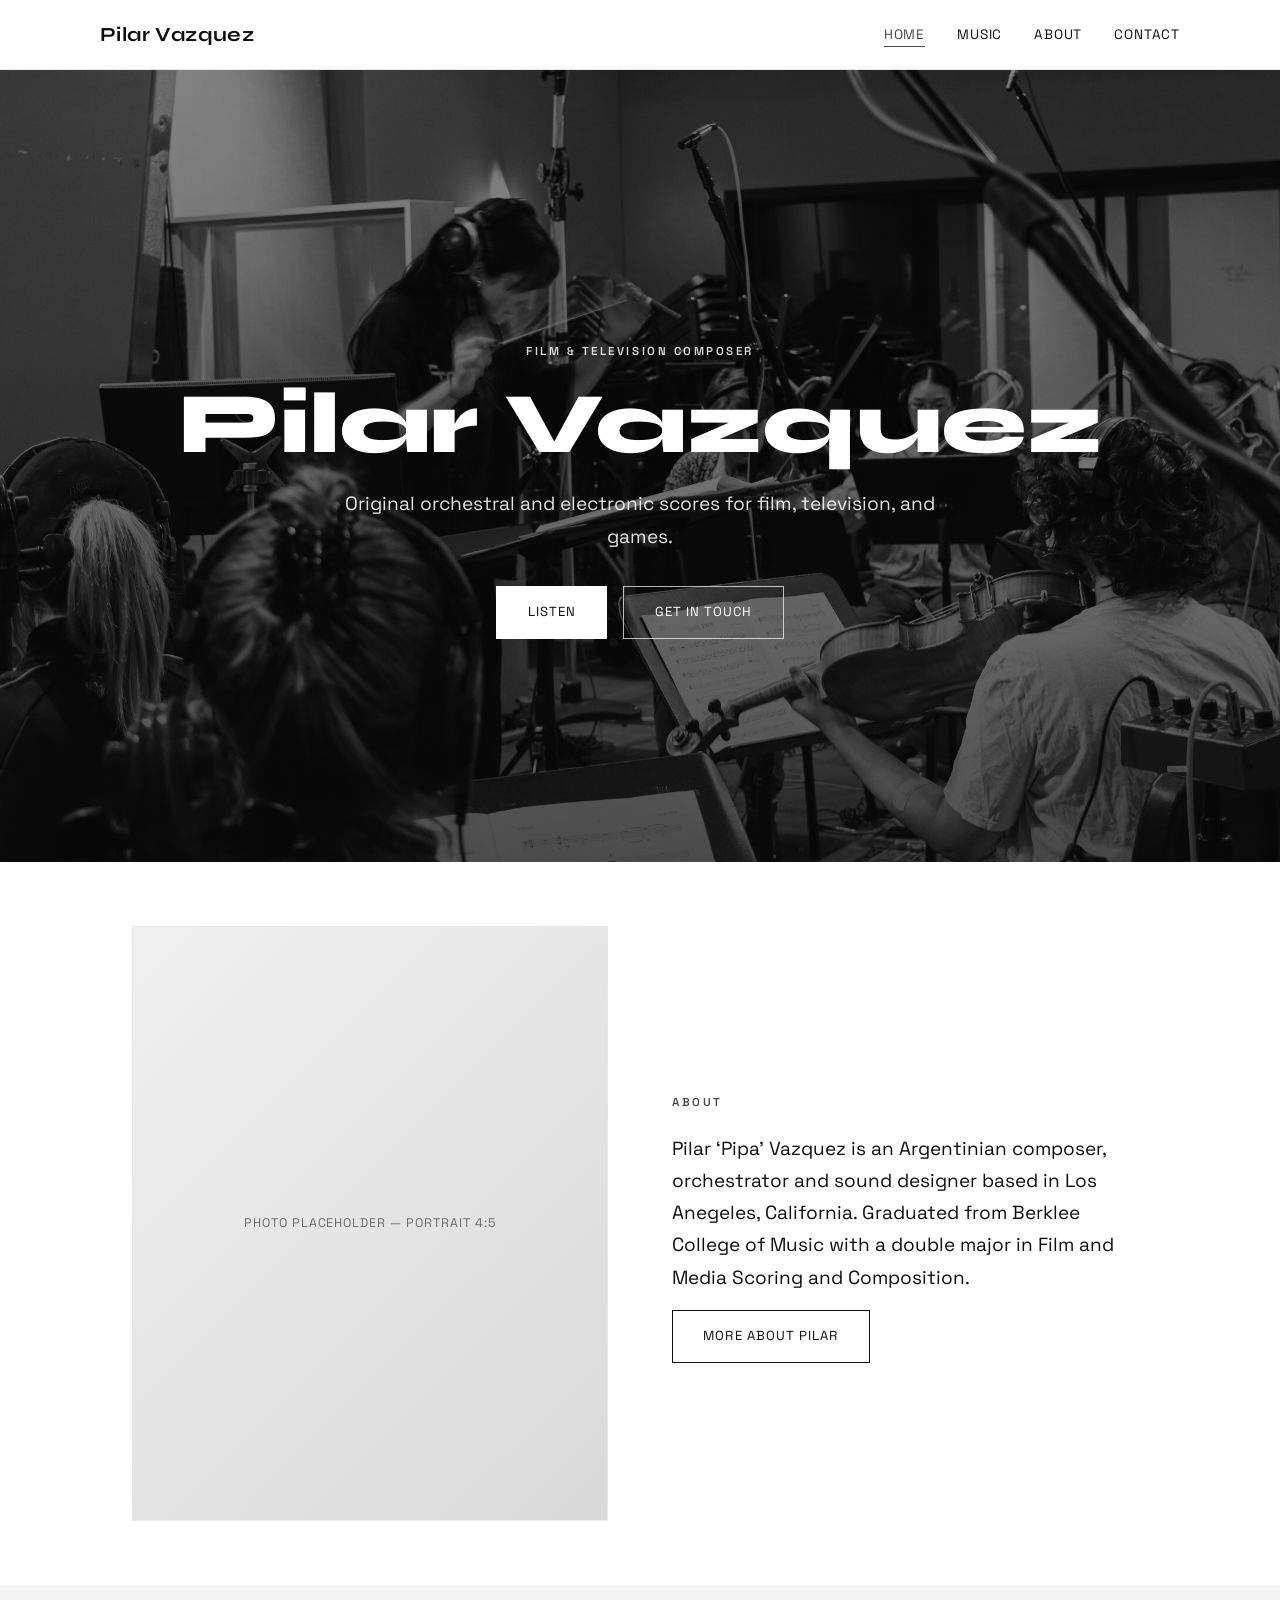
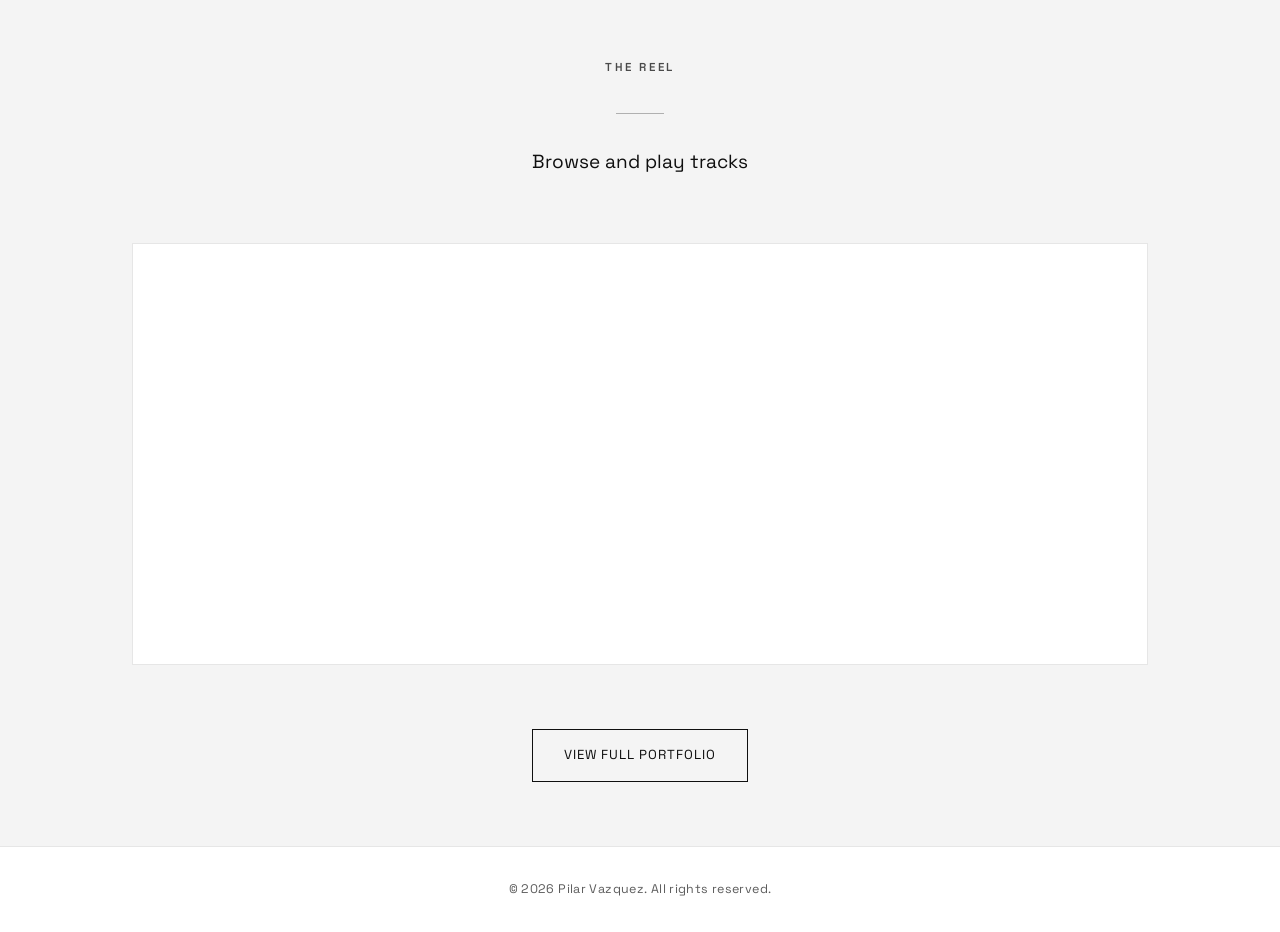
==== index.html @ 9c4dad96 "Initial commit: Pilar Vazquez portfolio website" ====
<!DOCTYPE html>
<html lang="en">
<head>
  <meta charset="UTF-8" />
  <meta name="viewport" content="width=device-width, initial-scale=1.0" />
  <title>Pilar Vazquez — Film Composer</title>
  <meta name="description" content="Pilar Vazquez is a film composer creating original scores for film, television, and games." />
  <link rel="preconnect" href="https://fonts.googleapis.com" />
  <link href="https://fonts.googleapis.com/css2?family=Syne:wght@600;700;800&family=Space+Grotesk:wght@400;500;600&display=swap" rel="stylesheet" />
  <link rel="stylesheet" href="css/style.css" />
</head>
<body>

  <header class="site-header">
    <div class="container nav">
      <a href="index.html" class="nav-brand">Pilar Vazquez</a>
      <button class="nav-toggle" aria-label="Toggle navigation">
        <span></span><span></span><span></span>
      </button>
      <ul class="nav-links">
        <li><a href="index.html" class="active">Home</a></li>
        <li><a href="music.html">Music</a></li>
        <li><a href="about.html">About</a></li>
        <li><a href="contact.html">Contact</a></li>
      </ul>
    </div>
  </header>

  <main>

    <!-- Hero: name front and center, over a full-bleed photo -->
    <section class="hero hero-photo" style="background-image: url('images/hero-recording-session.jpg');">
      <div class="container">
        <span class="eyebrow">Film &amp; Television Composer</span>
        <h1>Pilar Vazquez</h1>
        <p class="lede">
          Original orchestral and electronic scores for film, television, and games.
          <em></em>
        </p>
        <div class="hero-actions">
          <a href="#reel" class="btn btn-primary">Listen</a>
          <a href="contact.html" class="btn btn-ghost">Get in Touch</a>
        </div>
      </div>
    </section>

    <!-- Photo + short intro -->
    <section>
      <div class="container home-photo-grid">
        <div class="photo-frame">Photo Placeholder — Portrait 4:5</div>
        <div>
          <span class="eyebrow">About</span>
          <h2></h2>
          <p>
            <em></em>
            Pilar ‘Pipa’ Vazquez is an Argentinian composer, orchestrator and sound designer 
            based in Los Anegeles, California. Graduated from Berklee College of Music with 
            a double major in Film and Media Scoring and Composition. 
          </p>
          <a href="about.html" class="btn btn-ghost">More About Pilar</a>
        </div>
      </div>
    </section>


    <!-- Reel: ReelCrafter embedded player -->
    <section id="reel" class="section-alt">
      <div class="container">
        <div class="section-head">
          <span class="eyebrow">The Reel</span>
          <h2></h2>
          <div class="divider"></div>
          <p>Browse and play tracks</p>
        </div>

        <div class="reelcrafter-embed">
          <iframe src="https://play.reelcrafter.com/embed/a6b25053-8785-4d7c-b4b8-13a3151cb719"
            width="100%" height="420" frameborder="0" scrolling="no"
            allow="autoplay; encrypted-media" allowfullscreen
            title="Pilar Vazquez — ReelCrafter Reel"></iframe>
        </div>

        <div style="text-align:center; margin-top: var(--space-lg);">
          <a href="music.html" class="btn btn-ghost">View Full Portfolio</a>
        </div>
      </div>
    </section>

  </main>

  <footer class="site-footer">
    <div class="container">
      &copy; 2026 Pilar Vazquez. All rights reserved. <em></em>
    </div>
  </footer>

  <script src="js/main.js"></script>
</body>
</html>
---- css/style.css ----
/* ==========================================================================
   Pilar Vazquez — Film Composer Portfolio — White / Black Theme
   Swap the CSS variables below to re-skin the entire site.

   Font note: Pilar's original reference (Balimo) is a personal-use-only
   font, not licensed for a public/commercial site. Syne is used here as a
   free, open-license (SIL OFL) stand-in with a similar geometric/Bauhaus
   feel for the name and headings. Swap --font-display below if a licensed
   copy of Balimo is purchased and self-hosted instead.
   ========================================================================== */

:root {
  --color-bg: #ffffff;
  --color-bg-alt: #f4f4f4;
  --color-ink: #0f0f0f;
  --color-ink-soft: #5c5c5c;
  --color-accent: #4a4a4a;
  --color-accent-soft: #b0b0b0;
  --color-line: #e6e6e6;

  --font-display: 'Syne', 'Arial Black', sans-serif;
  --font-body: 'Space Grotesk', -apple-system, BlinkMacSystemFont, serif;
  --font-ui: 'Space Grotesk', -apple-system, BlinkMacSystemFont, sans-serif;

  --max-width: 1080px;
  --space-xs: 0.5rem;
  --space-sm: 1rem;
  --space-md: 2rem;
  --space-lg: 4rem;
  --space-xl: 7rem;
}

* {
  box-sizing: border-box;
}

html {
  scroll-behavior: smooth;
}

body {
  margin: 0;
  background: var(--color-bg);
  color: var(--color-ink);
  font-family: var(--font-body);
  font-size: 19px;
  line-height: 1.7;
  -webkit-font-smoothing: antialiased;
}

img {
  max-width: 100%;
  display: block;
}

a {
  color: inherit;
  text-decoration: none;
}

h1, h2, h3, h4 {
  font-family: var(--font-display);
  font-weight: 700;
  line-height: 1.1;
  margin: 0 0 var(--space-sm);
  letter-spacing: -0.01em;
}

h1 { font-size: clamp(2.6rem, 7vw, 5.4rem); font-weight: 800; }
h2 { font-size: clamp(1.8rem, 3vw, 2.6rem); }
h3 { font-size: 1.4rem; }

p { margin: 0 0 var(--space-sm); }

.container {
  max-width: var(--max-width);
  margin: 0 auto;
  padding: 0 var(--space-md);
}

.eyebrow {
  font-family: var(--font-ui);
  text-transform: uppercase;
  letter-spacing: 0.22em;
  font-size: 0.72rem;
  color: var(--color-accent);
  font-weight: 600;
}

/* ---------- Header / Nav ---------- */

.site-header {
  position: sticky;
  top: 0;
  z-index: 50;
  background: rgba(255, 255, 255, 0.92);
  backdrop-filter: blur(6px);
  border-bottom: 1px solid var(--color-line);
}

.nav {
  display: flex;
  align-items: center;
  justify-content: space-between;
  padding: 1.1rem 0;
}

.nav-brand {
  font-family: var(--font-display);
  font-weight: 700;
  font-size: 1.25rem;
  letter-spacing: 0.02em;
}

.nav-links {
  display: flex;
  gap: var(--space-md);
  list-style: none;
  margin: 0;
  padding: 0;
  font-family: var(--font-ui);
  font-size: 0.85rem;
  letter-spacing: 0.06em;
  text-transform: uppercase;
}

.nav-links a {
  position: relative;
  padding-bottom: 4px;
  transition: color 0.2s ease;
}

.nav-links a::after {
  content: "";
  position: absolute;
  left: 0;
  bottom: 0;
  width: 0;
  height: 1px;
  background: var(--color-accent);
  transition: width 0.25s ease;
}

.nav-links a:hover::after,
.nav-links a.active::after {
  width: 100%;
}

.nav-links a.active {
  color: var(--color-accent);
}

.nav-toggle {
  display: none;
  flex-direction: column;
  gap: 5px;
  background: none;
  border: none;
  cursor: pointer;
  padding: 4px;
}

.nav-toggle span {
  width: 24px;
  height: 1px;
  background: var(--color-ink);
}

/* ---------- Hero ---------- */

.hero {
  padding: var(--space-xl) 0 var(--space-lg);
  text-align: center;
}

.hero .eyebrow {
  display: block;
  margin-bottom: var(--space-sm);
}

.hero p.lede {
  max-width: 640px;
  margin: var(--space-sm) auto var(--space-md);
  font-size: 1.2rem;
  color: var(--color-ink-soft);
}

.hero-actions {
  display: flex;
  gap: var(--space-sm);
  justify-content: center;
  flex-wrap: wrap;
}

/* ---------- Hero with photo background ---------- */
/* Add class="hero-photo" and inline style="background-image:url(...)" to
   .hero to show a full-bleed photo behind the name, name/copy switch to
   white with a dark scrim underneath for legibility. */

.hero.hero-photo {
  position: relative;
  min-height: 88vh;
  display: flex;
  align-items: center;
  background-size: cover;
  background-position: center;
  background-repeat: no-repeat;
  color: #ffffff;
  overflow: hidden;
}

.hero.hero-photo::before {
  content: "";
  position: absolute;
  inset: 0;
  background: linear-gradient(180deg, rgba(10, 10, 10, 0.5) 0%, rgba(10, 10, 10, 0.58) 55%, rgba(10, 10, 10, 0.72) 100%);
  z-index: 0;
}

.hero.hero-photo .container {
  position: relative;
  z-index: 1;
  width: 100%;
}

.hero.hero-photo .eyebrow {
  color: rgba(255, 255, 255, 0.85);
}

.hero.hero-photo h1 {
  color: #ffffff;
}

.hero.hero-photo p.lede {
  color: rgba(255, 255, 255, 0.88);
}

.hero.hero-photo .btn-primary {
  background: #ffffff;
  color: #0f0f0f;
  border-color: #ffffff;
}

.hero.hero-photo .btn-primary:hover {
  background: transparent;
  color: #ffffff;
  border-color: #ffffff;
}

.hero.hero-photo .btn-ghost {
  color: #ffffff;
  border-color: rgba(255, 255, 255, 0.7);
}

.hero.hero-photo .btn-ghost:hover {
  background: rgba(255, 255, 255, 0.1);
  border-color: #ffffff;
  color: #ffffff;
}

@media (max-width: 720px) {
  .hero.hero-photo {
    min-height: 70vh;
  }
}

/* ---------- Buttons ---------- */

.btn {
  display: inline-block;
  font-family: var(--font-ui);
  font-size: 0.82rem;
  letter-spacing: 0.08em;
  text-transform: uppercase;
  padding: 0.9rem 1.9rem;
  border: 1px solid var(--color-ink);
  transition: background 0.2s ease, color 0.2s ease, border-color 0.2s ease;
}

.btn-primary {
  background: var(--color-ink);
  color: var(--color-bg);
}

.btn-primary:hover {
  background: var(--color-accent);
  border-color: var(--color-accent);
}

.btn-ghost {
  background: transparent;
  color: var(--color-ink);
}

.btn-ghost:hover {
  border-color: var(--color-accent);
  color: var(--color-accent);
}

/* ---------- Sections ---------- */

section {
  padding: var(--space-lg) 0;
}

.section-alt {
  background: var(--color-bg-alt);
}

.section-head {
  text-align: center;
  max-width: 620px;
  margin: 0 auto var(--space-lg);
}

.divider {
  width: 48px;
  height: 1px;
  background: var(--color-accent-soft);
  margin: var(--space-md) auto;
}

/* ---------- Media placeholder blocks ---------- */

.media-frame {
  position: relative;
  width: 100%;
  aspect-ratio: 16 / 9;
  background: linear-gradient(135deg, #2a2a2a, #0f0f0f);
  color: #cfcfcf;
  display: flex;
  align-items: center;
  justify-content: center;
  font-family: var(--font-ui);
  font-size: 0.78rem;
  letter-spacing: 0.08em;
  text-transform: uppercase;
  border: 1px solid var(--color-line);
}

.media-frame.has-video {
  border: 0;
  padding: 0;
  background: #000;
}

.media-frame.has-video iframe {
  position: absolute;
  inset: 0;
  width: 100%;
  height: 100%;
  border: 0;
  display: block;
}
.reelcrafter-embed {
  width: 100%;
  border: 1px solid var(--color-line);
  background: var(--color-bg);
  overflow: hidden;
}

.reelcrafter-embed iframe {
  width: 100%;
  height: 420px;
  border: 0;
  display: block;
}


.media-frame.audio {
  aspect-ratio: auto;
  height: 90px;
  background: var(--color-bg-alt);
  color: var(--color-ink-soft);
  border: 1px dashed var(--color-accent-soft);
}

.avatar-frame {
  width: 220px;
  height: 220px;
  border-radius: 50%;
  background: linear-gradient(135deg, #ececec, #d4d4d4);
  display: flex;
  align-items: center;
  justify-content: center;
  color: #6b6b6b;
  font-family: var(--font-ui);
  font-size: 0.72rem;
  letter-spacing: 0.08em;
  text-transform: uppercase;
  margin: 0 auto;
}

.avatar-frame.large {
  width: 320px;
  height: 320px;
}

/* ---------- Home: photo + intro ---------- */

.home-photo-grid {
  display: grid;
  grid-template-columns: 1fr 1fr;
  gap: var(--space-lg);
  align-items: center;
}

@media (max-width: 760px) {
  .home-photo-grid {
    grid-template-columns: 1fr;
    text-align: center;
  }
}

.photo-frame {
  width: 100%;
  aspect-ratio: 4 / 5;
  background: linear-gradient(135deg, #f0f0f0, #d9d9d9);
  border: 1px solid var(--color-line);
  display: flex;
  align-items: center;
  justify-content: center;
  color: #6b6b6b;
  font-family: var(--font-ui);
  font-size: 0.78rem;
  letter-spacing: 0.08em;
  text-transform: uppercase;
}

/* ---------- Playlist / audio player ---------- */

.playlist {
  display: flex;
  flex-direction: column;
  border-top: 1px solid var(--color-line);
}

.track {
  display: grid;
  grid-template-columns: auto 1fr auto;
  align-items: center;
  gap: var(--space-sm);
  padding: 1.1rem 0.25rem;
  border-bottom: 1px solid var(--color-line);
  transition: background 0.2s ease;
}

.track:hover {
  background: var(--color-bg-alt);
}

.track-play {
  width: 42px;
  height: 42px;
  min-width: 42px;
  border-radius: 50%;
  border: 1px solid var(--color-ink);
  background: transparent;
  cursor: pointer;
  display: flex;
  align-items: center;
  justify-content: center;
  transition: background 0.2s ease, color 0.2s ease;
  position: relative;
}

.track-play:hover {
  background: var(--color-ink);
}

.track-play .icon-play,
.track-play .icon-pause {
  position: relative;
}

.track-play .icon-play {
  width: 0;
  height: 0;
  border-top: 6px solid transparent;
  border-bottom: 6px solid transparent;
  border-left: 10px solid var(--color-ink);
  margin-left: 3px;
}

.track-play:hover .icon-play {
  border-left-color: var(--color-bg);
}

.track-play .icon-pause {
  display: none;
  width: 10px;
  height: 11px;
}

.track-play .icon-pause::before,
.track-play .icon-pause::after {
  content: "";
  position: absolute;
  top: 0;
  width: 3px;
  height: 11px;
  background: var(--color-ink);
}

.track-play:hover .icon-pause::before,
.track-play:hover .icon-pause::after {
  background: var(--color-bg);
}

.track-play .icon-pause::before { left: 0; }
.track-play .icon-pause::after { right: 0; }

.track.is-playing .track-play .icon-play {
  display: none;
}

.track.is-playing .track-play .icon-pause {
  display: block;
}

.track.is-playing .track-play {
  background: var(--color-ink);
}

.track.is-playing .track-play .icon-pause::before,
.track.is-playing .track-play .icon-pause::after {
  background: var(--color-bg);
}

.track-info {
  min-width: 0;
}

.track-title {
  font-family: var(--font-ui);
  font-weight: 500;
  font-size: 1.02rem;
  margin-bottom: 0.5rem;
}

.track-progress-bar {
  position: relative;
  height: 2px;
  background: var(--color-line);
  cursor: pointer;
}

.track-progress-fill {
  position: absolute;
  top: 0;
  left: 0;
  height: 100%;
  width: 0%;
  background: var(--color-ink);
  transition: width 0.1s linear;
}

.track-time {
  font-family: var(--font-ui);
  font-size: 0.82rem;
  color: var(--color-ink-soft);
  min-width: 70px;
  text-align: right;
  white-space: nowrap;
}

/* ---------- Grid / Cards ---------- */

.grid {
  display: grid;
  grid-template-columns: repeat(auto-fit, minmax(280px, 1fr));
  gap: var(--space-md);
}

.card {
  background: var(--color-bg);
  border: 1px solid var(--color-line);
  padding: var(--space-sm);
  transition: transform 0.25s ease, box-shadow 0.25s ease;
}

.card:hover {
  transform: translateY(-4px);
  box-shadow: 0 18px 30px -22px rgba(30, 28, 26, 0.35);
}

.card-body {
  padding: var(--space-sm) 0.25rem 0.25rem;
}

.card-meta {
  font-family: var(--font-ui);
  font-size: 0.75rem;
  letter-spacing: 0.05em;
  text-transform: uppercase;
  color: var(--color-accent);
  margin-bottom: 0.35rem;
}

/* ---------- About page specifics ---------- */

.about-grid {
  display: grid;
  grid-template-columns: 260px 1fr;
  gap: var(--space-lg);
  align-items: start;
}

@media (max-width: 760px) {
  .about-grid {
    grid-template-columns: 1fr;
    text-align: center;
  }
}

.fact-list {
  list-style: none;
  margin: var(--space-sm) 0 0;
  padding: 0;
  font-family: var(--font-ui);
  font-size: 0.95rem;
}

.fact-list li {
  display: flex;
  justify-content: space-between;
  padding: 0.6rem 0;
  border-bottom: 1px solid var(--color-line);
}

.fact-list span:first-child {
  color: var(--color-ink-soft);
}

/* ---------- Contact ---------- */

.contact-grid {
  display: grid;
  grid-template-columns: 1fr 1fr;
  gap: var(--space-lg);
}

@media (max-width: 760px) {
  .contact-grid {
    grid-template-columns: 1fr;
  }
}

form {
  display: flex;
  flex-direction: column;
  gap: var(--space-sm);
}

label {
  font-family: var(--font-ui);
  font-size: 0.78rem;
  text-transform: uppercase;
  letter-spacing: 0.08em;
  color: var(--color-ink-soft);
  margin-bottom: 0.35rem;
  display: block;
}

input, textarea {
  width: 100%;
  padding: 0.8rem;
  font-family: var(--font-body);
  font-size: 1rem;
  background: var(--color-bg);
  border: 1px solid var(--color-line);
  color: var(--color-ink);
}

input:focus, textarea:focus {
  outline: none;
  border-color: var(--color-accent);
}

textarea {
  min-height: 140px;
  resize: vertical;
}

.social-links {
  display: flex;
  gap: var(--space-sm);
  flex-wrap: wrap;
  font-family: var(--font-ui);
  font-size: 0.85rem;
  text-transform: uppercase;
  letter-spacing: 0.06em;
}

.social-links a {
  border-bottom: 1px solid var(--color-line);
  padding-bottom: 2px;
}

.social-links a:hover {
  border-color: var(--color-accent);
  color: var(--color-accent);
}

.form-note {
  font-family: var(--font-ui);
  font-size: 0.82rem;
  color: var(--color-ink-soft);
  background: var(--color-bg-alt);
  border-left: 2px solid var(--color-accent-soft);
  padding: 0.9rem 1rem;
  margin-top: var(--space-sm);
}

/* ---------- Footer ---------- */

.site-footer {
  border-top: 1px solid var(--color-line);
  padding: var(--space-md) 0;
  text-align: center;
  font-family: var(--font-ui);
  font-size: 0.78rem;
  color: var(--color-ink-soft);
  letter-spacing: 0.03em;
}

/* ---------- Responsive nav ---------- */

@media (max-width: 720px) {
  .nav-toggle {
    display: flex;
  }

  .nav-links {
    position: absolute;
    top: 100%;
    left: 0;
    right: 0;
    background: var(--color-bg);
    flex-direction: column;
    gap: 0;
    border-bottom: 1px solid var(--color-line);
    display: none;
  }

  .nav-links.open {
    display: flex;
  }

  .nav-links li {
    border-top: 1px solid var(--color-line);
  }

  .nav-links a {
    display: block;
    padding: 1rem var(--space-md);
  }
}
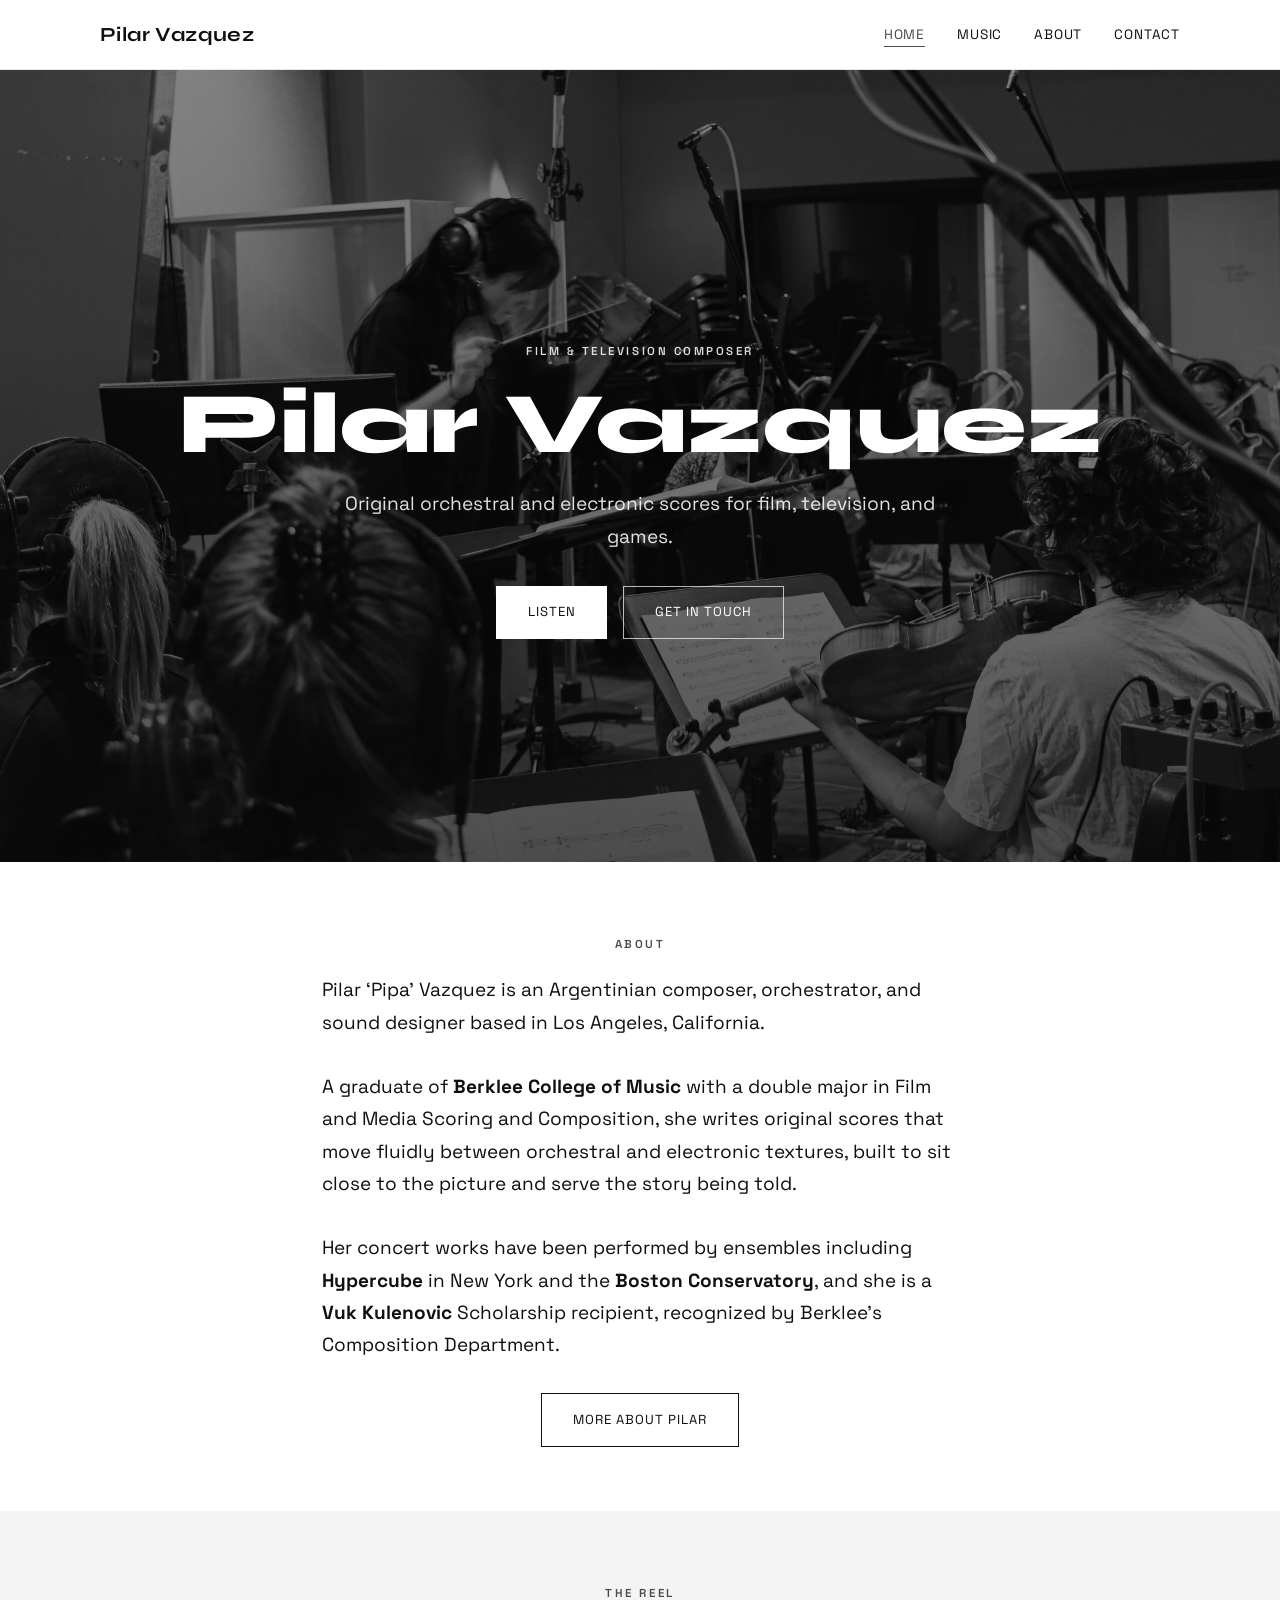
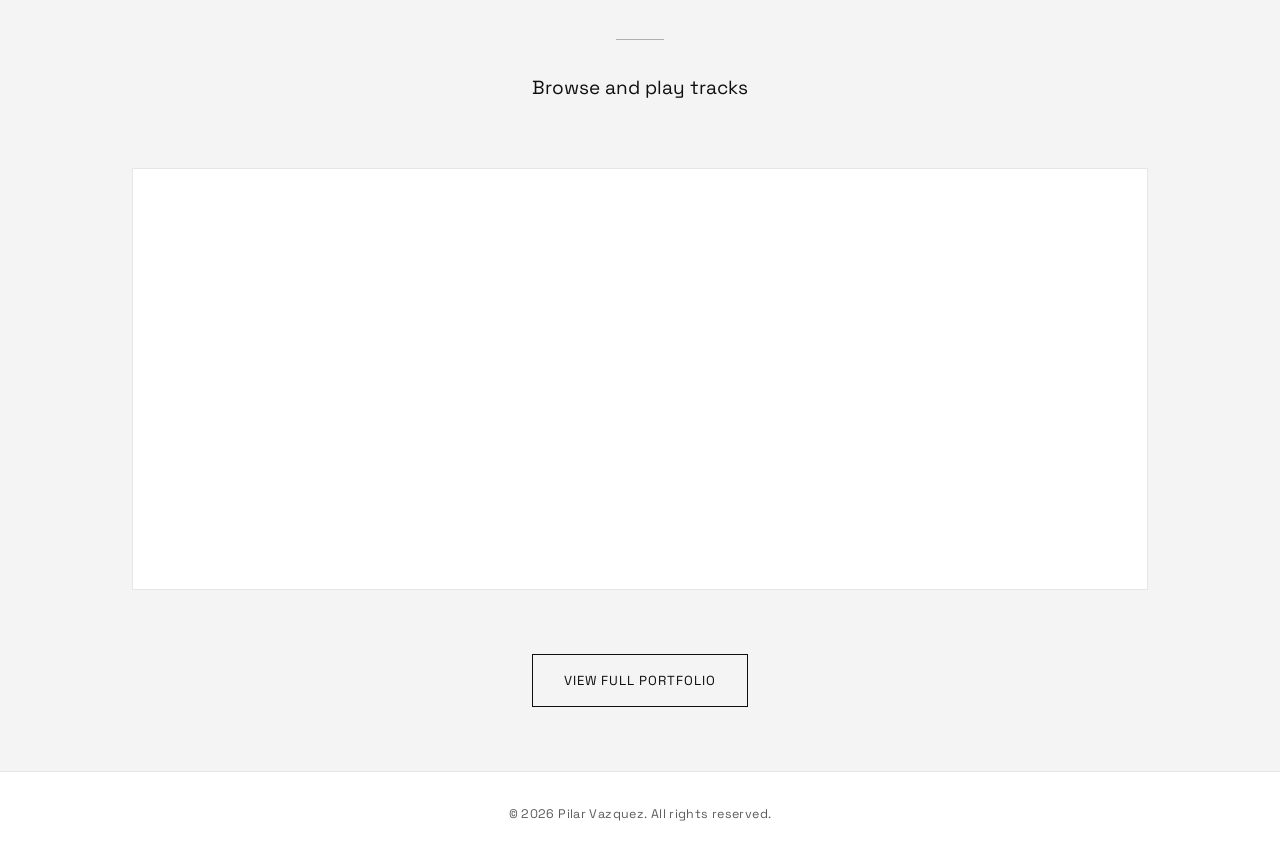
==== commit f711c7f0: "update home page bio and remove photo placeholder update home page and bio" ====
--- a/index.html
+++ b/index.html
@@ -44,21 +44,27 @@
       </div>
     </section>
 
-    <!-- Photo + short intro -->
+    <!-- Intro -->
     <section>
-      <div class="container home-photo-grid">
-        <div class="photo-frame">Photo Placeholder — Portrait 4:5</div>
-        <div>
-          <span class="eyebrow">About</span>
-          <h2></h2>
-          <p>
-            <em></em>
-            Pilar ‘Pipa’ Vazquez is an Argentinian composer, orchestrator and sound designer 
-            based in Los Anegeles, California. Graduated from Berklee College of Music with 
-            a double major in Film and Media Scoring and Composition. 
-          </p>
-          <a href="about.html" class="btn btn-ghost">More About Pilar</a>
-        </div>
+      <div class="container home-intro">
+        <span class="eyebrow">About</span>
+        <h2></h2>
+        <p>
+          Pilar ‘Pipa’ Vazquez is an Argentinian composer, orchestrator, and sound
+          designer based in Los Angeles, California.
+        </p>
+        <p>
+          A graduate of <strong>Berklee College of Music</strong> with a double major in Film and Media
+          Scoring and Composition, she writes original scores that move fluidly between
+          orchestral and electronic textures, built to sit close to the picture and serve
+          the story being told.
+        </p>
+        <p>
+          Her concert works have been performed by ensembles including <strong>Hypercube</strong> in New
+          York and the <strong>Boston Conservatory</strong>, and she is a <strong>Vuk Kulenovic</strong> Scholarship
+          recipient, recognized by Berklee's Composition Department.
+        </p>
+        <a href="about.html" class="btn btn-ghost">More About Pilar</a>
       </div>
     </section>
 
--- a/css/style.css
+++ b/css/style.css
@@ -398,18 +398,15 @@
 
 /* ---------- Home: photo + intro ---------- */
 
-.home-photo-grid {
-  display: grid;
-  grid-template-columns: 1fr 1fr;
-  gap: var(--space-lg);
-  align-items: center;
-}
-
-@media (max-width: 760px) {
-  .home-photo-grid {
-    grid-template-columns: 1fr;
-    text-align: center;
-  }
+.home-intro {
+  max-width: 700px;
+  margin: 0 auto;
+  text-align: center;
+}
+
+.home-intro p {
+  text-align: left;
+  margin: var(--space-sm) 0 var(--space-md);
 }
 
 .photo-frame {
